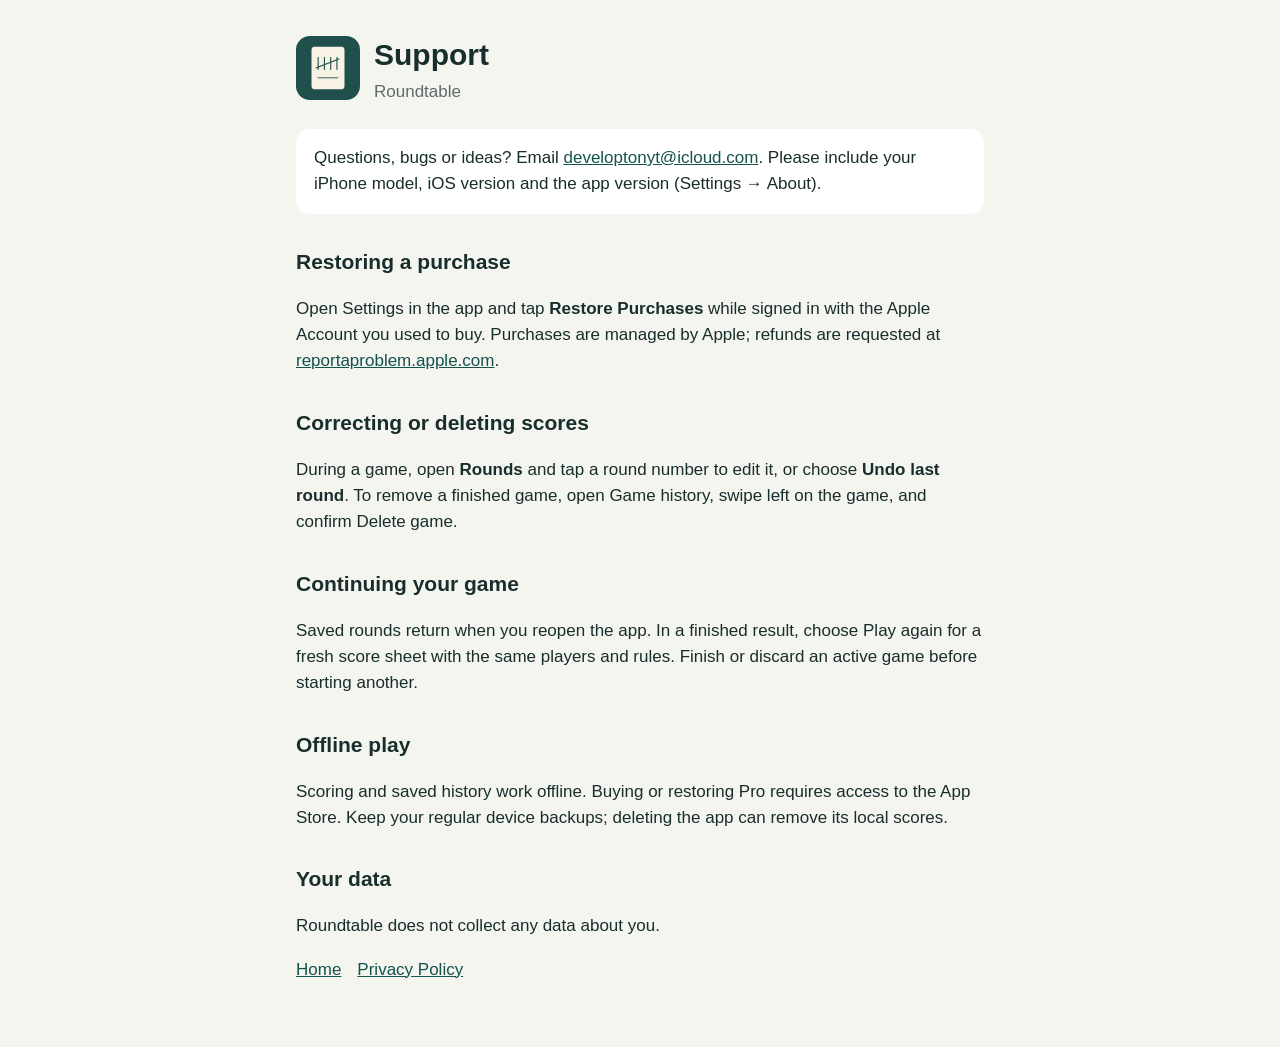
==== support.html @ ad95143c "Publish Roundtable support and privacy website" ====
<!doctype html>
<html lang="en">
<head>
<meta charset="utf-8">
<meta name="viewport" content="width=device-width, initial-scale=1">
<title>Roundtable — Support</title>
<link rel="stylesheet" href="style.css">
</head>
<body>
<main>
  <header><img src="icon.png" alt=""><div><h1>Support</h1><div class="muted">Roundtable</div></div></header>
  <div class="card">Questions, bugs or ideas? Email <a href="mailto:developtonyt@icloud.com">developtonyt@icloud.com</a>. Please include your iPhone model, iOS version and the app version (Settings → About).</div>
  <h2>Restoring a purchase</h2>
  <p>Open Settings in the app and tap <strong>Restore Purchases</strong> while signed in with the Apple Account you used to buy. Purchases are managed by Apple; refunds are requested at <a href="https://reportaproblem.apple.com">reportaproblem.apple.com</a>.</p>
  <h2>Correcting or deleting scores</h2>
  <p>During a game, open <strong>Rounds</strong> and tap a round number to edit it, or choose <strong>Undo last round</strong>. To remove a finished game, open Game history, swipe left on the game, and confirm Delete game.</p>
  <h2>Continuing your game</h2>
  <p>Saved rounds return when you reopen the app. In a finished result, choose Play again for a fresh score sheet with the same players and rules. Finish or discard an active game before starting another.</p>
  <h2>Offline play</h2>
  <p>Scoring and saved history work offline. Buying or restoring Pro requires access to the App Store. Keep your regular device backups; deleting the app can remove its local scores.</p>
  <h2>Your data</h2>
  <p>Roundtable does not collect any data about you.</p>
  <nav><a href="index.html">Home</a><a href="privacy.html">Privacy Policy</a></nav>
</main>
</body>
</html>
---- style.css ----
:root { --bg: #f5f5f0; --fg: #182e2c; --muted: #5d6b69; --accent: #14524d; --card: #ffffff; }
@media (prefers-color-scheme: dark) { :root { --bg: #121c1c; --fg: #f2f2f0; --muted: #a7b6b3; --accent: #7ac9bd; --card: #1c2b2a; } }
* { box-sizing: border-box; }
body { margin: 0; font: 17px/1.55 -apple-system, BlinkMacSystemFont, "Segoe UI", Roboto, sans-serif; background: var(--bg); color: var(--fg); }
main { max-width: 720px; margin: 0 auto; padding: 32px 16px 64px; }
header { display: flex; align-items: center; gap: 14px; margin-bottom: 24px; }
header img { width: 64px; height: 64px; border-radius: 14px; }
h1 { font-size: 30px; margin: 0; }
h2 { font-size: 21px; margin-top: 32px; }
a { color: var(--accent); }
.muted { color: var(--muted); }
.card { background: var(--card); border-radius: 14px; padding: 16px 18px; margin: 16px 0; }
nav a { margin-right: 16px; }
footer { margin-top: 48px; font-size: 14px; color: var(--muted); }
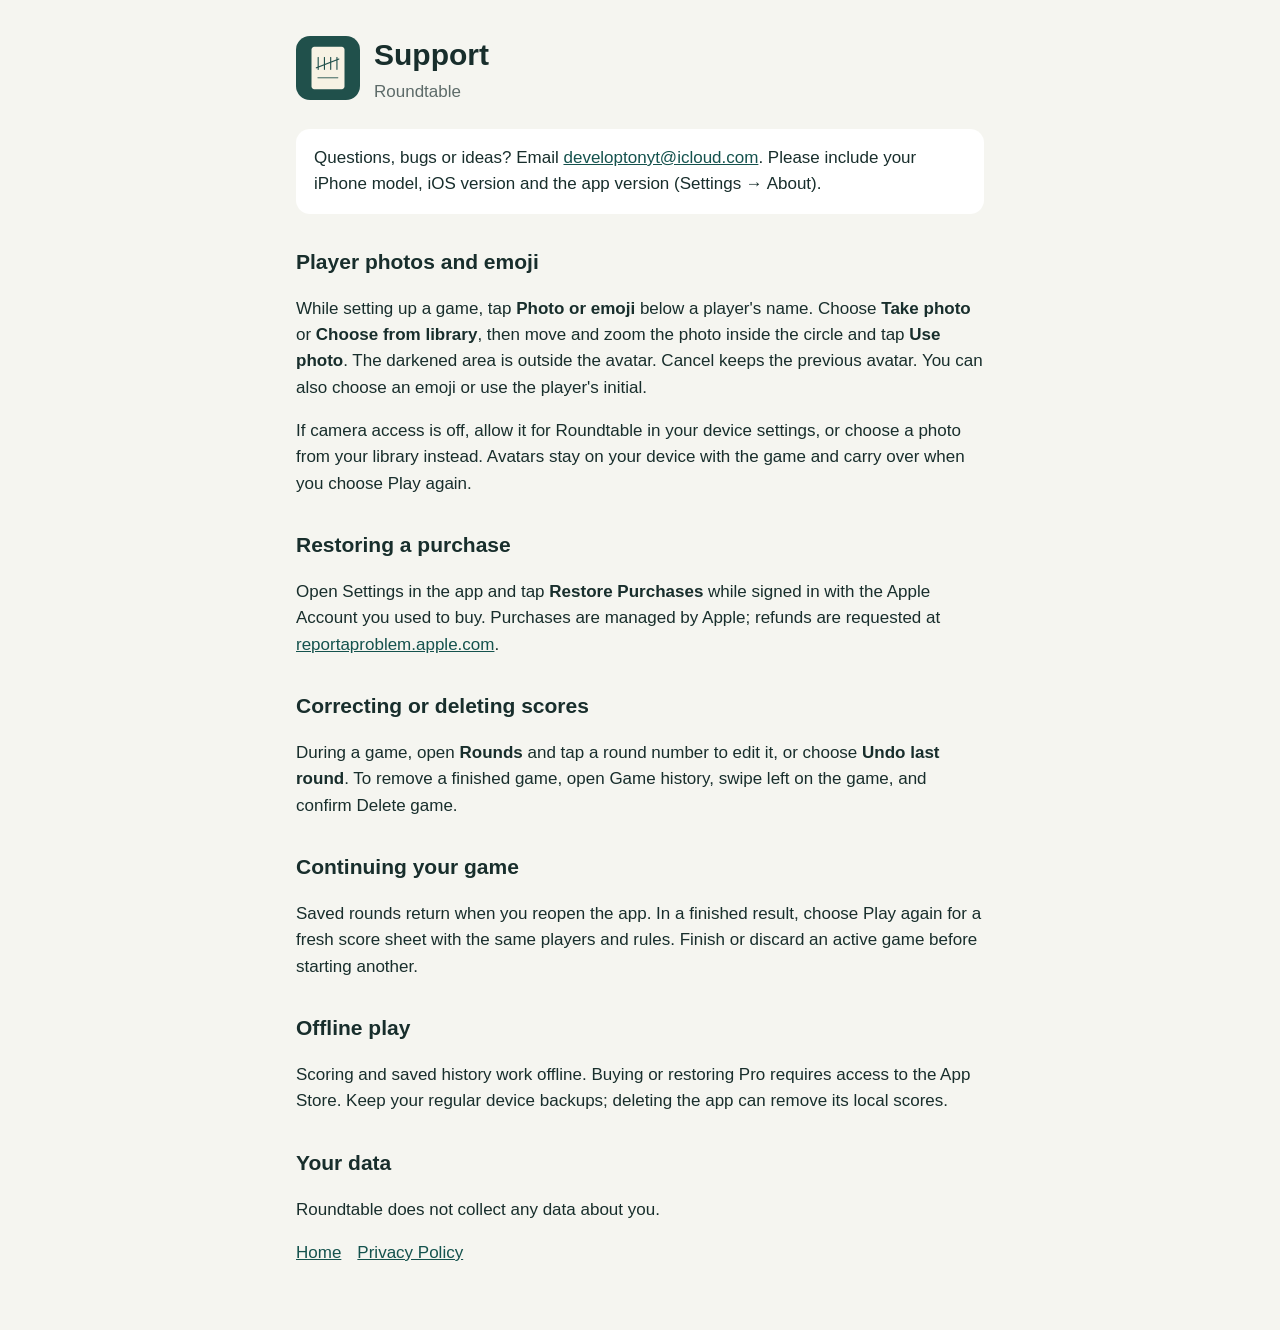
==== commit eec123a6: "Explain camera avatars and circular photo cropping" ====
--- a/support.html
+++ b/support.html
@@ -10,6 +10,9 @@
 <main>
   <header><img src="icon.png" alt=""><div><h1>Support</h1><div class="muted">Roundtable</div></div></header>
   <div class="card">Questions, bugs or ideas? Email <a href="mailto:developtonyt@icloud.com">developtonyt@icloud.com</a>. Please include your iPhone model, iOS version and the app version (Settings → About).</div>
+  <h2>Player photos and emoji</h2>
+  <p>While setting up a game, tap <strong>Photo or emoji</strong> below a player's name. Choose <strong>Take photo</strong> or <strong>Choose from library</strong>, then move and zoom the photo inside the circle and tap <strong>Use photo</strong>. The darkened area is outside the avatar. Cancel keeps the previous avatar. You can also choose an emoji or use the player's initial.</p>
+  <p>If camera access is off, allow it for Roundtable in your device settings, or choose a photo from your library instead. Avatars stay on your device with the game and carry over when you choose Play again.</p>
   <h2>Restoring a purchase</h2>
   <p>Open Settings in the app and tap <strong>Restore Purchases</strong> while signed in with the Apple Account you used to buy. Purchases are managed by Apple; refunds are requested at <a href="https://reportaproblem.apple.com">reportaproblem.apple.com</a>.</p>
   <h2>Correcting or deleting scores</h2>
